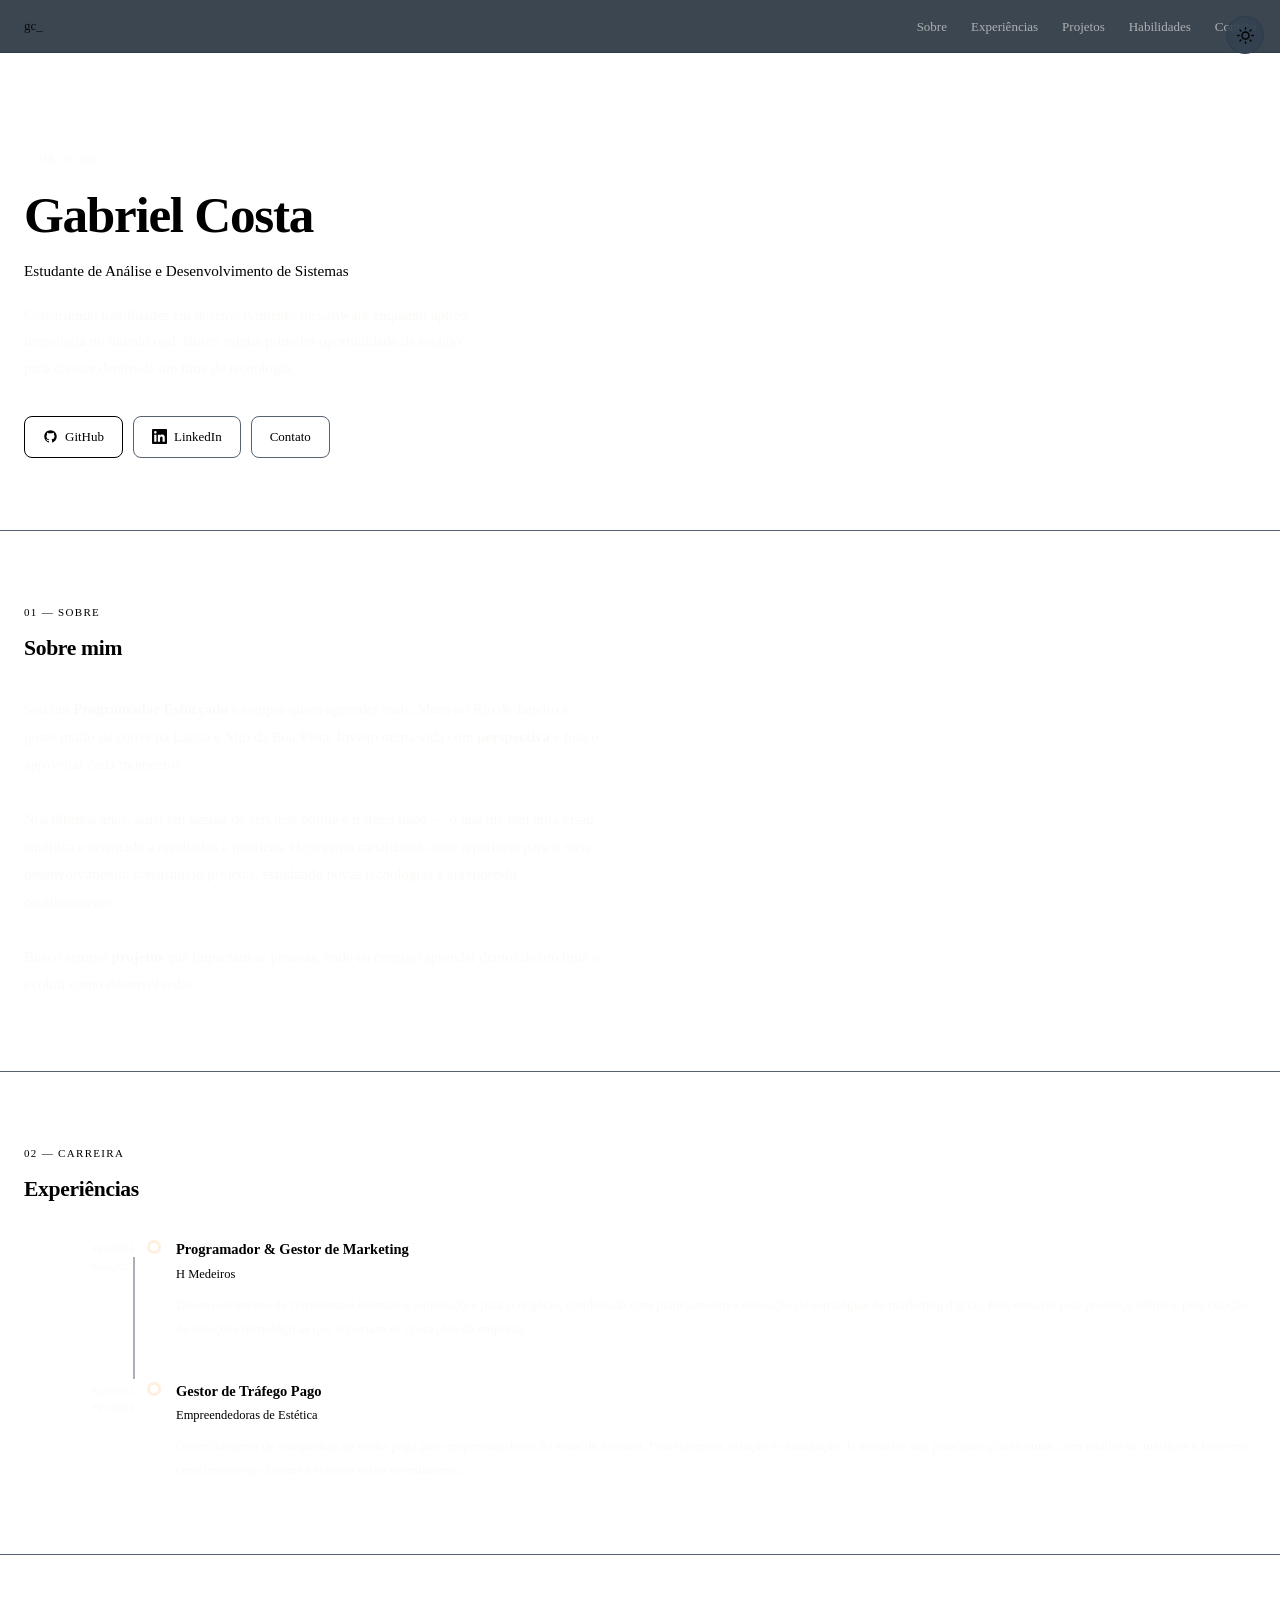
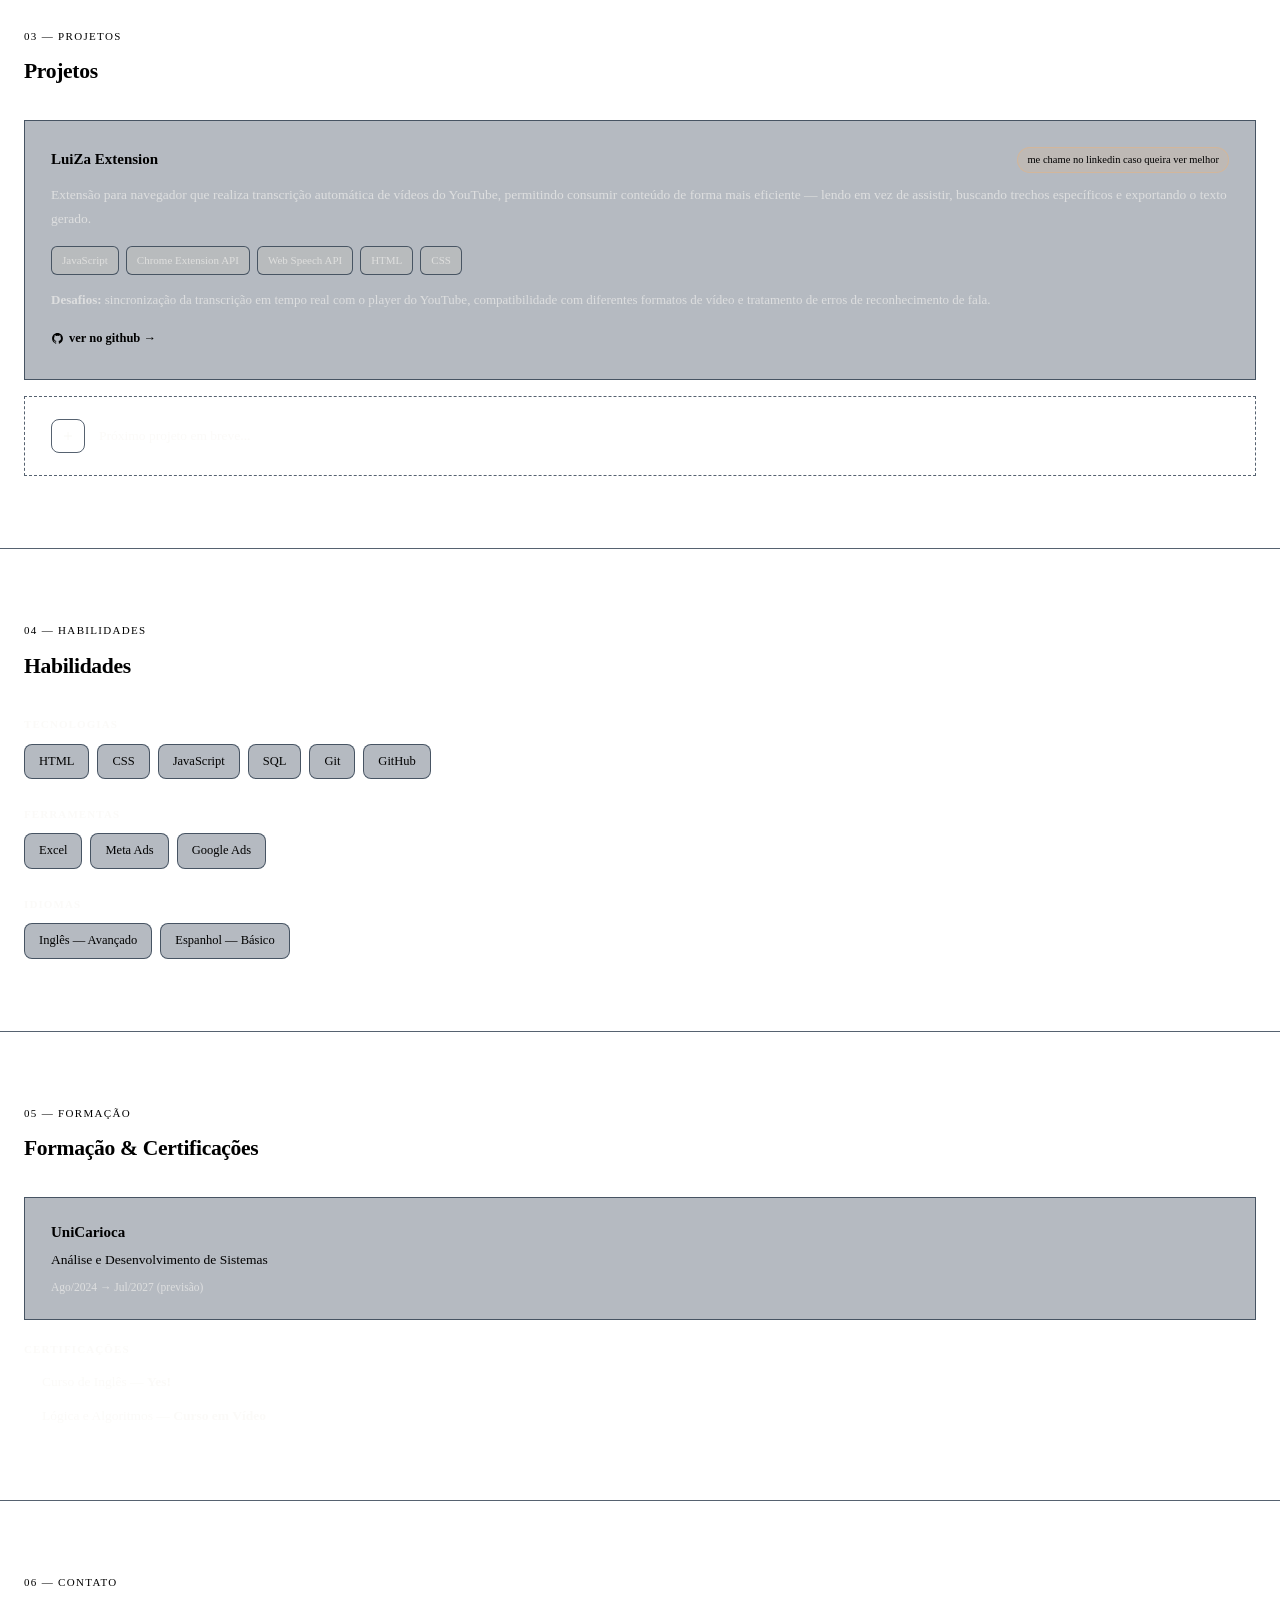
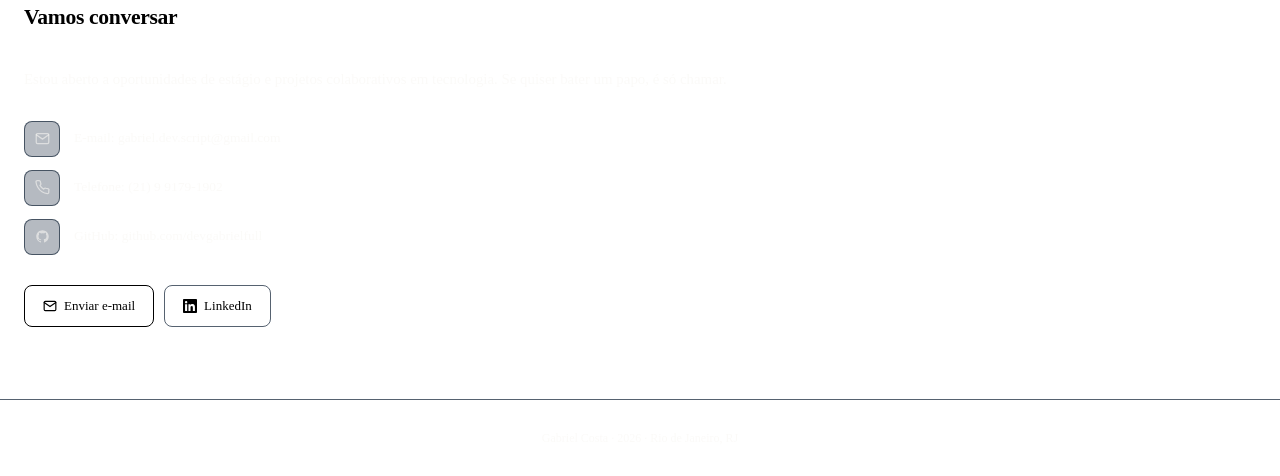
==== index.html @ 707b08a6 "portifolio up" ====
<!DOCTYPE html>
<html lang="pt-BR" class="dark">
<head>
  <meta charset="UTF-8" />
  <meta name="viewport" content="width=device-width, initial-scale=1.0" />
  <meta name="description" content="Gabriel Costa — Estudante de Análise e Desenvolvimento de Sistemas. Portfólio profissional." />
  <link rel="icon" type="image/x-icon" href="Favicon.png"><link/>
  <title>Gabriel Costa</title>

  <!-- Geist fonts via Google (fallback to system) -->
  <link rel="preconnect" href="https://fonts.googleapis.com" />
  <link rel="preconnect" href="https://fonts.gstatic.com" crossorigin />
  <link href="https://fonts.googleapis.com/css2?family=Inter:wght@300;400;500;600;700&display=swap" rel="stylesheet" />

  <link rel="stylesheet" href="style.css" />
</head>
<body>

  <!-- THEME TOGGLE -->
  <button id="theme-btn" aria-label="Alternar tema">
  <svg id="icon-moon" width="16" height="16" viewBox="0 0 24 24" fill="none" stroke="currentColor" stroke-width="2" stroke-linecap="round" stroke-linejoin="round">
    <path d="M21 12.79A9 9 0 1 1 11.21 3 7 7 0 0 0 21 12.79z"/>
  </svg>
  <svg id="icon-sun" width="17" height="17" viewBox="0 0 24 24" fill="none" stroke="currentColor" stroke-width="2" stroke-linecap="round" stroke-linejoin="round" style="display:none">
    <circle cx="12" cy="12" r="5"/>
    <line x1="12" y1="1" x2="12" y2="3"/><line x1="12" y1="21" x2="12" y2="23"/>
    <line x1="4.22" y1="4.22" x2="5.64" y2="5.64"/><line x1="18.36" y1="18.36" x2="19.78" y2="19.78"/>
    <line x1="1" y1="12" x2="3" y2="12"/><line x1="21" y1="12" x2="23" y2="12"/>
    <line x1="4.22" y1="19.78" x2="5.64" y2="18.36"/><line x1="18.36" y1="5.64" x2="19.78" y2="4.22"/>
  </svg>
</button>

  <!-- NAV -->
  <nav>
    <div class="nav-inner">
      <a class="nav-logo" href="#hero">gc_</a>
      <ul class="nav-links">
        <li><a href="#sobre">Sobre</a></li>
        <li><a href="#experiencias">Experiências</a></li>
        <li><a href="#projetos">Projetos</a></li>
        <li><a href="#habilidades">Habilidades</a></li>
        <li><a href="#contato">Contato</a></li>
      </ul>
    </div>
  </nav>

  <!-- HERO -->
  <section id="hero">
    <div class="wrap">
      <p class="hero-eyebrow">// olá, eu sou</p>
      <h1 class="hero-name">Gabriel Costa<span class="cursor"></span></h1>
      <p class="hero-role">Estudante de Análise e Desenvolvimento de Sistemas</p>
      <p class="hero-desc">
        Construindo habilidades em desenvolvimento de software enquanto aplico tecnologia no mundo real.
        Busco minha primeira oportunidade de estágio para crescer dentro de um time de tecnologia.
      </p>
      <div class="hero-btns">
        <a class="btn btn-solid" href="https://github.com/" target="_blank" rel="noopener noreferrer">
          <svg width="15" height="15" viewBox="0 0 24 24" fill="currentColor"><path d="M12 2C6.477 2 2 6.477 2 12c0 4.42 2.865 8.166 6.839 9.489.5.092.682-.217.682-.482 0-.237-.008-.866-.013-1.7-2.782.603-3.369-1.342-3.369-1.342-.454-1.155-1.11-1.462-1.11-1.462-.908-.62.069-.608.069-.608 1.003.07 1.531 1.03 1.531 1.03.892 1.529 2.341 1.087 2.91.832.092-.647.35-1.088.636-1.338-2.22-.253-4.555-1.11-4.555-4.943 0-1.091.39-1.984 1.029-2.683-.103-.253-.446-1.27.098-2.647 0 0 .84-.269 2.75 1.025A9.578 9.578 0 0 1 12 6.836c.85.004 1.705.114 2.504.336 1.909-1.294 2.747-1.025 2.747-1.025.546 1.377.202 2.394.1 2.647.64.699 1.028 1.592 1.028 2.683 0 3.842-2.339 4.687-4.566 4.935.359.309.678.919.678 1.852 0 1.336-.012 2.415-.012 2.743 0 .267.18.578.688.48C19.138 20.163 22 16.418 22 12c0-5.523-4.477-10-10-10z"/></svg>
          GitHub
        </a>
        <a class="btn btn-ghost" href="https://linkedin.com/" target="_blank" rel="noopener noreferrer">
          <svg width="15" height="15" viewBox="0 0 24 24" fill="currentColor"><path d="M20.447 20.452h-3.554v-5.569c0-1.328-.027-3.037-1.852-3.037-1.853 0-2.136 1.445-2.136 2.939v5.667H9.351V9h3.414v1.561h.046c.477-.9 1.637-1.85 3.37-1.85 3.601 0 4.267 2.37 4.267 5.455v6.286zM5.337 7.433a2.062 2.062 0 0 1-2.063-2.065 2.064 2.064 0 1 1 2.063 2.065zm1.782 13.019H3.555V9h3.564v11.452zM22.225 0H1.771C.792 0 0 .774 0 1.729v20.542C0 23.227.792 24 1.771 24h20.451C23.2 24 24 23.227 24 22.271V1.729C24 .774 23.2 0 22.222 0h.003z"/></svg>
          LinkedIn
        </a>
        <a class="btn btn-ghost" href="#contato">Contato</a>
      </div>
    </div>
  </section>

  <!-- SOBRE -->
  <section id="sobre">
    <div class="wrap">
      <p class="sec-label">01 — sobre</p>
      <h2 class="sec-title">Sobre mim</h2>
      <p class="about-body">
        Sou um <strong>Programador Esforçado</strong> e sempre quero aprender mais.
        Moro no Rio de Janeiro e gosto muito de correr na Lagoa e Alto da Boa Vista.
        Invisto numa vida com <strong>perspectiva</strong> e busco aproveitar cada momento!
        <br /><br />
        Nos últimos anos, atuei em gestão de serviços online e tráfego pago —
        o que me deu uma visão analítica e orientada a resultados e métricas. Hoje estou canalizando
        esse repertório para o meu desenvolvimento: construindo projetos, estudando novas tecnologias
        e aprendendo continuamente.<br /><br />
        Busco sempre <strong>projetos</strong> 
          que impactam as pessoas, onde eu consigo aprender dentro de um time e evoluir como desenvolvedor.
      </p>
    </div>
  </section>

  <!-- EXPERIÊNCIAS -->
  <section id="experiencias">
    <div class="wrap">
      <p class="sec-label">02 — carreira</p>
      <h2 class="sec-title">Experiências</h2>
      <div class="timeline">

        <div class="tl-item">
          <div class="tl-date">Fev/2024<br/>Mai/2025</div>
          <div class="tl-dot"></div>
          <div class="tl-body">
            <p class="tl-role">Programador & Gestor de Marketing</p>
            <p class="tl-company">H Medeiros</p>
            <p class="tl-desc">Desenvolvimento de ferramentas internas e automações para o negócio, combinado com planejamento e execução de estratégias de marketing digital. Responsável pela presença online e pela criação de soluções tecnológicas que suportam as operações da empresa.</p>
          </div>
        </div>

        <div class="tl-item">
          <div class="tl-date">Ago/2022<br/>Fev/2024</div>
          <div class="tl-dot"></div>
          <div class="tl-body">
            <p class="tl-role">Gestor de Tráfego Pago</p>
            <p class="tl-company">Empreendedoras de Estética</p>
            <p class="tl-desc">Gerenciamento de campanhas de mídia paga para empreendedoras do setor de estética. Planejamento, criação e otimização de anúncios nas principais plataformas, com análise de métricas e foco em crescimento de clientes e retorno sobre investimento.</p>
          </div>
        </div>

      </div>
    </div>
  </section>

  <!-- PROJETOS -->
  <section id="projetos">
    <div class="wrap">
      <p class="sec-label">03 — projetos</p>
      <h2 class="sec-title">Projetos</h2>
      <div class="proj-grid">

        <div class="proj-card">
          <div class="proj-head">
            <p class="proj-name">LuiZa Extension</p>
            <span class="proj-badge">me chame no linkedin caso queira ver melhor</span>
          </div>
          <p class="proj-desc">
            Extensão para navegador que realiza transcrição automática de vídeos do YouTube,
            permitindo consumir conteúdo de forma mais eficiente — lendo em vez de assistir,
            buscando trechos específicos e exportando o texto gerado.
          </p>
          <div class="proj-tags">
            <span class="tag">JavaScript</span>
            <span class="tag">Chrome Extension API</span>
            <span class="tag">Web Speech API</span>
            <span class="tag">HTML</span>
            <span class="tag">CSS</span>
          </div>
          <p class="proj-challenges">
            <strong>Desafios:</strong> sincronização da transcrição em tempo real com o player do YouTube,
            compatibilidade com diferentes formatos de vídeo e tratamento de erros de reconhecimento de fala.
          </p>
          <a class="proj-link" href="https://github.com/devgabrielfull" target="_blank" rel="noopener noreferrer">
            <svg width="13" height="13" viewBox="0 0 24 24" fill="currentColor"><path d="M12 2C6.477 2 2 6.477 2 12c0 4.42 2.865 8.166 6.839 9.489.5.092.682-.217.682-.482 0-.237-.008-.866-.013-1.7-2.782.603-3.369-1.342-3.369-1.342-.454-1.155-1.11-1.462-1.11-1.462-.908-.62.069-.608.069-.608 1.003.07 1.531 1.03 1.531 1.03.892 1.529 2.341 1.087 2.91.832.092-.647.35-1.088.636-1.338-2.22-.253-4.555-1.11-4.555-4.943 0-1.091.39-1.984 1.029-2.683-.103-.253-.446-1.27.098-2.647 0 0 .84-.269 2.75 1.025A9.578 9.578 0 0 1 12 6.836c.85.004 1.705.114 2.504.336 1.909-1.294 2.747-1.025 2.747-1.025.546 1.377.202 2.394.1 2.647.64.699 1.028 1.592 1.028 2.683 0 3.842-2.339 4.687-4.566 4.935.359.309.678.919.678 1.852 0 1.336-.012 2.415-.012 2.743 0 .267.18.578.688.48C19.138 20.163 22 16.418 22 12c0-5.523-4.477-10-10-10z"/></svg>
            ver no github →
          </a>
        </div>

        <div class="proj-placeholder">
          <div class="ph-icon">
            <svg width="14" height="14" viewBox="0 0 24 24" fill="none" stroke="currentColor" stroke-width="2"><line x1="12" y1="5" x2="12" y2="19"/><line x1="5" y1="12" x2="19" y2="12"/></svg>
          </div>
          <span>Próximo projeto em breve...</span>
        </div>

      </div>
    </div>
  </section>

  <!-- HABILIDADES -->
  <section id="habilidades">
    <div class="wrap">
      <p class="sec-label">04 — habilidades</p>
      <h2 class="sec-title">Habilidades</h2>
      <div class="skills-wrap">
        <div>
          <p class="sg-label">Tecnologias</p>
          <div class="skills-row">
            <span class="skill">HTML</span>
            <span class="skill">CSS</span>
            <span class="skill">JavaScript</span>
            <span class="skill">SQL</span>
            <span class="skill">Git</span>
            <span class="skill">GitHub</span>
          </div>
        </div>
        <div>
          <p class="sg-label">Ferramentas</p>
          <div class="skills-row">
            <span class="skill">Excel</span>
            <span class="skill">Meta Ads</span>
            <span class="skill">Google Ads</span>
          </div>
        </div>
        <div>
          <p class="sg-label">Idiomas</p>
          <div class="skills-row">
            <span class="skill">Inglês — Avançado</span>
            <span class="skill">Espanhol — Básico</span>
          </div>
        </div>
      </div>
    </div>
  </section>

  <!-- FORMAÇÃO -->
  <section id="formacao">
    <div class="wrap">
      <p class="sec-label">05 — formação</p>
      <h2 class="sec-title">Formação & Certificações</h2>

      <div class="edu-card">
        <p class="edu-school">UniCarioca</p>
        <p class="edu-course">Análise e Desenvolvimento de Sistemas</p>
        <p class="edu-period">Ago/2024 → Jul/2027 (previsão)</p>
      </div>

      <p class="sg-label" style="margin-bottom:12px;">Certificações</p>
      <div class="cert-list">
        <div class="cert-item">
          <span class="cert-dot"></span>
          <span>Curso de Inglês — <strong>Yes!</strong></span>
        </div>
        <div class="cert-item">
          <span class="cert-dot"></span>
          <span>Lógica e Algoritmos — <strong>Curso em Vídeo</strong></span>
        </div>
      </div>
    </div>
  </section>

  <!-- CONTATO -->
  <section id="contato">
    <div class="wrap">
      <p class="sec-label">06 — contato</p>
      <h2 class="sec-title">Vamos conversar</h2>
      <p class="contact-intro">
        Estou aberto a oportunidades de estágio e projetos colaborativos em tecnologia.
        Se quiser bater um papo, é só chamar.
      </p>

      <div class="contact-list">
        <div class="contact-row">
          <div class="c-icon">
            <svg width="15" height="15" viewBox="0 0 24 24" fill="none" stroke="currentColor" stroke-width="2" stroke-linecap="round" stroke-linejoin="round"><path d="M4 4h16c1.1 0 2 .9 2 2v12c0 1.1-.9 2-2 2H4c-1.1 0-2-.9-2-2V6c0-1.1.9-2 2-2z"/><polyline points="22,6 12,13 2,6"/></svg>
          </div>
          <span>E-mail: <a href="mailto:gabriel.dev.script@gmail.com">gabriel.dev.script@gmail.com</a></span>
        </div>
        <div class="contact-row">
          <div class="c-icon">
            <svg width="15" height="15" viewBox="0 0 24 24" fill="none" stroke="currentColor" stroke-width="2" stroke-linecap="round" stroke-linejoin="round"><path d="M22 16.92v3a2 2 0 0 1-2.18 2 19.79 19.79 0 0 1-8.63-3.07A19.5 19.5 0 0 1 4.69 12 19.79 19.79 0 0 1 1.61 3.18 2 2 0 0 1 3.58 1h3a2 2 0 0 1 2 1.72c.127.96.361 1.903.7 2.81a2 2 0 0 1-.45 2.11L7.91 8.54a16 16 0 0 0 6 6l.91-.91a2 2 0 0 1 2.11-.45c.907.339 1.85.573 2.81.7A2 2 0 0 1 22 16.92z"/></svg>
          </div>
          <span>Telefone: <a href="tel:+5521991791902">(21) 9 9179-1902</a></span>
        </div>
        <div class="contact-row">
          <div class="c-icon">
            <svg width="15" height="15" viewBox="0 0 24 24" fill="currentColor"><path d="M12 2C6.477 2 2 6.477 2 12c0 4.42 2.865 8.166 6.839 9.489.5.092.682-.217.682-.482 0-.237-.008-.866-.013-1.7-2.782.603-3.369-1.342-3.369-1.342-.454-1.155-1.11-1.462-1.11-1.462-.908-.62.069-.608.069-.608 1.003.07 1.531 1.03 1.531 1.03.892 1.529 2.341 1.087 2.91.832.092-.647.35-1.088.636-1.338-2.22-.253-4.555-1.11-4.555-4.943 0-1.091.39-1.984 1.029-2.683-.103-.253-.446-1.27.098-2.647 0 0 .84-.269 2.75 1.025A9.578 9.578 0 0 1 12 6.836c.85.004 1.705.114 2.504.336 1.909-1.294 2.747-1.025 2.747-1.025.546 1.377.202 2.394.1 2.647.64.699 1.028 1.592 1.028 2.683 0 3.842-2.339 4.687-4.566 4.935.359.309.678.919.678 1.852 0 1.336-.012 2.415-.012 2.743 0 .267.18.578.688.48C19.138 20.163 22 16.418 22 12c0-5.523-4.477-10-10-10z"/></svg>
          </div>
          <span>GitHub: <a href="https://github.com/devgabrielfull" target="_blank" rel="noopener noreferrer">github.com/devgabrielfull</a></span>
        </div>
      </div>

      <div class="contact-btns">
        <a class="btn btn-solid" href="mailto:gabriel.dev.script@gmail.com">
          <svg width="14" height="14" viewBox="0 0 24 24" fill="none" stroke="currentColor" stroke-width="2" stroke-linecap="round" stroke-linejoin="round"><path d="M4 4h16c1.1 0 2 .9 2 2v12c0 1.1-.9 2-2 2H4c-1.1 0-2-.9-2-2V6c0-1.1.9-2 2-2z"/><polyline points="22,6 12,13 2,6"/></svg>
          Enviar e-mail
        </a>
        <a class="btn btn-ghost" href="https://www.linkedin.com/in/gabriel-costa-6aaa01398/" target="_blank" rel="noopener noreferrer">
          <svg width="14" height="14" viewBox="0 0 24 24" fill="currentColor"><path d="M20.447 20.452h-3.554v-5.569c0-1.328-.027-3.037-1.852-3.037-1.853 0-2.136 1.445-2.136 2.939v5.667H9.351V9h3.414v1.561h.046c.477-.9 1.637-1.85 3.37-1.85 3.601 0 4.267 2.37 4.267 5.455v6.286zM5.337 7.433a2.062 2.062 0 0 1-2.063-2.065 2.064 2.064 0 1 1 2.063 2.065zm1.782 13.019H3.555V9h3.564v11.452zM22.225 0H1.771C.792 0 0 .774 0 1.729v20.542C0 23.227.792 24 1.771 24h20.451C23.2 24 24 23.227 24 22.271V1.729C24 .774 23.2 0 22.222 0h.003z"/></svg>
          LinkedIn
        </a>
      </div>
    </div>
  </section>

  <!-- footer -->
  <footer>
    <div class="wrap">
      <p>Gabriel Costa · 2026 · Rio de Janeiro, RJ</p>
    </div>
  </footer>

<script src="script.js"></script>
</body>
</html>
---- style.css ----
style
      :root {
      /* Paleta original */
      --palladian:       #f9f7f4;
      --oatmeal:         #c9c1b1;
      --blue-fantastic:  #2c3b4d;
      --burning-flame:   #ffb162;
      --truffle-trouble: #a35139;
      --abyssal:         #1b2632;

      /* Semântica */
      --bg:        var(--palladian);
      --fg:        var(--blue-fantastic);
      --muted:     rgba(44,59,77,.55);
      --border:    rgba(201,193,177,.6);
      --accent:    var(--truffle-trouble);
      --accent-hi: var(--burning-flame);
      --surface:   #ffffff;

      /* Tipo */
      --font-sans: 'Inter', 'Geist', system-ui, sans-serif;
      --font-mono: 'Geist Mono', 'Courier New', monospace;

      /* Layout */
      --max-w: 680px;
      --radius: 12px;
      --trans: 0.18s ease;
    }

    .dark {
      --bg:     var(--abyssal);
      --fg:     var(--palladian);
      --muted:  rgba(249,247,244,.6);
      --border: rgba(44,59,77,.8);
      --accent: var(--burning-flame);
      --surface: rgba(44,59,77,.35);
    }

    /* ── Reset ── */
    *, *::before, *::after { box-sizing: border-box; margin: 0; padding: 0; }
    html { scroll-behavior: smooth; }

    body {
      font-family: var(--font-sans);
      background: var(--bg);
      color: var(--fg);
      line-height: 1.7;
      font-size: 16px;
      -webkit-font-smoothing: antialiased;
      transition: background var(--trans), color var(--trans);
    }

    /* ── Layout ── */
    .wrap {
      max-width: var(--max-w);
      margin: 0 auto;
      padding: 0 24px;
    }

    section { padding: 72px 0; }
    section + section { border-top: 1px solid var(--border); }

    /* ── Theme toggle ── */
    #theme-btn {
      position: fixed;
      top: 16px;
      right: 16px;
      z-index: 200;
      width: 38px;
      height: 38px;
      border-radius: 50%;
      border: 1.5px solid var(--border);
      background: rgba(249,247,244,.7);
      backdrop-filter: blur(8px);
      cursor: pointer;
      display: flex;
      align-items: center;
      justify-content: center;
      transition: border-color var(--trans), background var(--trans);
    }
    #theme-btn:hover { border-color: var(--burning-flame); }
    .dark #theme-btn { background: rgba(44,59,77,.6); }

    #theme-btn svg { transition: opacity var(--trans); }

    /* ── Nav ── */
    nav {
      position: sticky;
      top: 0;
      z-index: 100;
      background: rgba(249,247,244,.8);
      backdrop-filter: blur(12px);
      border-bottom: 1px solid var(--border);
      transition: background var(--trans);
    }
    .dark nav { background: rgba(27,38,50,.85); }

    .nav-inner {
      max-width: var(--max-w);
      margin: 0 auto;
      padding: 0 24px;
      height: 52px;
      display: flex;
      align-items: center;
      justify-content: space-between;
    }

    .nav-logo {
      font-family: var(--font-mono);
      font-size: 13px;
      font-weight: 500;
      color: var(--fg);
      text-decoration: none;
      opacity: .85;
    }
    .nav-logo:hover { opacity: 1; }

    .nav-links {
      display: flex;
      gap: 24px;
      list-style: none;
    }
    .nav-links a {
      font-size: 13px;
      color: var(--muted);
      text-decoration: none;
      font-weight: 500;
      transition: color var(--trans);
    }
    .nav-links a:hover { color: var(--fg); }

    /* ── HERO ── */
    #hero { padding: 96px 0 72px; border-top: none; }

    .hero-eyebrow {
      font-family: var(--font-mono);
      font-size: 12px;
      color: var(--muted);
      letter-spacing: .08em;
      margin-bottom: 18px;
    }

    .hero-name {
      font-size: clamp(2.2rem, 5.5vw, 3.2rem);
      font-weight: 700;
      letter-spacing: -.025em;
      line-height: 1.1;
      color: var(--fg);
      margin-bottom: 14px;
    }

    .cursor {
      display: inline-block;
      width: 3px;
      height: .8em;
      background: var(--burning-flame);
      margin-left: 4px;
      vertical-align: middle;
      border-radius: 2px;
      animation: blink 1.1s step-end infinite;
    }
    @keyframes blink { 0%,100%{opacity:1} 50%{opacity:0} }

    .hero-role {
      font-size: .95rem;
      font-weight: 500;
      color: var(--accent);
      margin-bottom: 18px;
    }

    .hero-desc {
      font-size: .93rem;
      color: var(--muted);
      max-width: 460px;
      line-height: 1.8;
      margin-bottom: 34px;
    }

    /* Buttons */
    .hero-btns { display: flex; gap: 10px; flex-wrap: wrap; }

    .btn {
      display: inline-flex;
      align-items: center;
      gap: 7px;
      padding: 9px 18px;
      border-radius: 8px;
      font-size: 13px;
      font-weight: 500;
      text-decoration: none;
      border: 1.5px solid transparent;
      transition: all var(--trans);
      cursor: pointer;
    }
    .btn-solid {
      background: var(--blue-fantastic);
      color: var(--palladian);
      border-color: var(--blue-fantastic);
    }
    .btn-solid:hover {
      background: var(--abyssal);
      border-color: var(--abyssal);
    }
    .dark .btn-solid {
      background: var(--palladian);
      color: var(--blue-fantastic);
      border-color: var(--palladian);
    }
    .dark .btn-solid:hover {
      background: var(--oatmeal);
      border-color: var(--oatmeal);
    }
    .btn-ghost {
      color: var(--fg);
      border-color: var(--border);
      background: transparent;
    }
    .btn-ghost:hover {
      border-color: var(--burning-flame);
      color: var(--accent);
    }

    /* ── Section header ── */
    .sec-label {
      font-family: var(--font-mono);
      font-size: 11px;
      font-weight: 500;
      color: var(--accent);
      letter-spacing: .12em;
      text-transform: uppercase;
      margin-bottom: 8px;
    }
    .sec-title {
      font-size: 1.35rem;
      font-weight: 700;
      letter-spacing: -.015em;
      margin-bottom: 30px;
    }

    /* ── SOBRE ── */
    .about-body {
      font-size: .93rem;
      color: var(--muted);
      line-height: 1.85;
      max-width: 580px;
    }
    .about-body strong { color: var(--fg); font-weight: 600; }

    /* ── TIMELINE ── */
    .timeline { display: flex; flex-direction: column; }

    .tl-item {
      display: grid;
      grid-template-columns: 110px 1fr;
      gap: 0 24px;
      position: relative;
      padding-bottom: 38px;
    }
    .tl-item:last-child { padding-bottom: 0; }
    .tl-item:not(:last-child)::before {
      content: '';
      position: absolute;
      left: 110px;
      top: 20px;
      bottom: 0;
      width: 1px;
      background: var(--border);
      transform: translateX(-50%);
    }

    .tl-date {
      font-family: var(--font-mono);
      font-size: 11px;
      color: var(--muted);
      text-align: right;
      padding-top: 3px;
      line-height: 1.6;
    }

    .tl-dot {
      position: absolute;
      left: 130px;
      top: 6px;
      width: 8px;
      height: 8px;
      border-radius: 50%;
      background: var(--burning-flame);
      transform: translateX(-50%);
      box-shadow: 0 0 0 3px rgba(255,177,98,.2);
    }

    .tl-body { padding-left: 18px; }

    .tl-role {
      font-size: 14.5px;
      font-weight: 600;
      margin-bottom: 2px;
    }
    .tl-company {
      font-size: 12.5px;
      color: var(--accent);
      font-weight: 500;
      margin-bottom: 8px;
      font-family: var(--font-mono);
    }
    .tl-desc {
      font-size: 13.5px;
      color: var(--muted);
      line-height: 1.75;
    }

    /* ── PROJETOS ── */
    .proj-grid { display: flex; flex-direction: column; gap: 16px; }

    .proj-card {
      background: var(--surface);
      border: 1.5px solid var(--border);
      border-radius: var(--radius);
      padding: 26px;
      transition: border-color var(--trans), box-shadow var(--trans);
    }
    .proj-card:hover {
      border-color: var(--burning-flame);
      box-shadow: 0 4px 24px rgba(163,81,57,.08);
    }
    .dark .proj-card:hover {
      box-shadow: 0 4px 24px rgba(255,177,98,.08);
    }

    .proj-head {
      display: flex;
      align-items: flex-start;
      justify-content: space-between;
      gap: 10px;
      margin-bottom: 10px;
    }
    .proj-name { font-size: 15px; font-weight: 600; }

    .proj-badge {
      font-family: var(--font-mono);
      font-size: 10.5px;
      padding: 3px 9px;
      border-radius: 20px;
      background: rgba(255,177,98,.15);
      color: var(--burning-flame);
      border: 1px solid rgba(255,177,98,.3);
      white-space: nowrap;
      flex-shrink: 0;
    }
    .dark .proj-badge {
      background: rgba(255,177,98,.12);
    }

    .proj-desc {
      font-size: 13.5px;
      color: var(--muted);
      line-height: 1.75;
      margin-bottom: 16px;
    }

    .proj-tags { display: flex; flex-wrap: wrap; gap: 7px; margin-bottom: 14px; }

    .tag {
      font-family: var(--font-mono);
      font-size: 11px;
      padding: 4px 10px;
      border-radius: 6px;
      background: rgba(201,193,177,.2);
      color: var(--muted);
      border: 1px solid var(--border);
    }

    .proj-challenges {
      font-size: 13px;
      color: var(--muted);
      line-height: 1.65;
      margin-bottom: 16px;
    }
    .proj-challenges strong { color: var(--fg); }

    .proj-link {
      display: inline-flex;
      align-items: center;
      gap: 5px;
      font-size: 12.5px;
      font-weight: 600;
      color: var(--accent);
      text-decoration: none;
      font-family: var(--font-mono);
      transition: color var(--trans);
    }
    .proj-link:hover { color: var(--burning-flame); }

    .proj-placeholder {
      border: 1.5px dashed var(--border);
      border-radius: var(--radius);
      padding: 22px 26px;
      display: flex;
      align-items: center;
      gap: 14px;
      color: var(--muted);
      font-size: 13.5px;
    }
    .ph-icon {
      width: 34px;
      height: 34px;
      border-radius: 8px;
      border: 1.5px solid var(--border);
      display: flex;
      align-items: center;
      justify-content: center;
      flex-shrink: 0;
      color: var(--muted);
    }

    /* ── SKILLS ── */
    .skills-wrap { display: flex; flex-direction: column; gap: 26px; }

    .sg-label {
      font-family: var(--font-mono);
      font-size: 11px;
      font-weight: 600;
      text-transform: uppercase;
      letter-spacing: .1em;
      color: var(--muted);
      margin-bottom: 10px;
    }

    .skills-row { display: flex; flex-wrap: wrap; gap: 8px; }

    .skill {
      font-family: var(--font-mono);
      font-size: 12.5px;
      padding: 6px 14px;
      border-radius: 8px;
      background: var(--surface);
      border: 1.5px solid var(--border);
      color: var(--fg);
      font-weight: 500;
      transition: all var(--trans);
    }
    .skill:hover {
      border-color: var(--burning-flame);
      color: var(--accent);
    }

    /* ── FORMAÇÃO ── */
    .edu-card {
      background: var(--surface);
      border: 1.5px solid var(--border);
      border-radius: var(--radius);
      padding: 22px 26px;
      margin-bottom: 20px;
    }
    .edu-school { font-size: 15px; font-weight: 700; margin-bottom: 3px; }
    .edu-course { font-size: 13.5px; color: var(--accent); font-weight: 500; margin-bottom: 6px; }
    .edu-period { font-family: var(--font-mono); font-size: 11.5px; color: var(--muted); }

    .cert-list { display: flex; flex-direction: column; gap: 11px; margin-top: 4px; }
    .cert-item {
      display: flex;
      align-items: center;
      gap: 12px;
      font-size: 13.5px;
      color: var(--muted);
    }
    .cert-dot {
      width: 6px; height: 6px;
      border-radius: 50%;
      background: var(--burning-flame);
      flex-shrink: 0;
    }
    .cert-item strong { color: var(--fg); font-weight: 600; }

    /* ── CONTATO ── */
    .contact-intro {
      font-size: .93rem;
      color: var(--muted);
      line-height: 1.8;
      margin-bottom: 28px;
    }

    .contact-list { display: flex; flex-direction: column; gap: 13px; margin-bottom: 30px; }

    .contact-row {
      display: flex;
      align-items: center;
      gap: 14px;
      font-size: 13.5px;
      color: var(--muted);
    }
    .c-icon {
      width: 36px; height: 36px;
      border-radius: 8px;
      background: var(--surface);
      border: 1.5px solid var(--border);
      display: flex; align-items: center; justify-content: center;
      flex-shrink: 0;
      color: var(--muted);
    }
    .contact-row a {
      color: var(--fg);
      font-weight: 500;
      text-decoration: none;
      transition: color var(--trans);
    }
    .contact-row a:hover { color: var(--accent); }

    .contact-btns { display: flex; gap: 10px; flex-wrap: wrap; }

    /* ── Footer ── */
    footer {
      border-top: 1px solid var(--border);
      padding: 28px 0;
      text-align: center;
    }
    footer p {
      font-family: var(--font-mono);
      font-size: 12px;
      color: var(--muted);
    }

    /* ── Responsive ── */
    @media (max-width: 560px) {
      section { padding: 52px 0; }
      .tl-item { grid-template-columns: 80px 1fr; gap: 0 16px; }
      .tl-item::before { left: 80px; }
      .tl-dot { left: 80px; }
      .nav-links { display: none; }
      .hero-btns { flex-direction: column; }
      .btn { justify-content: center; }
    }
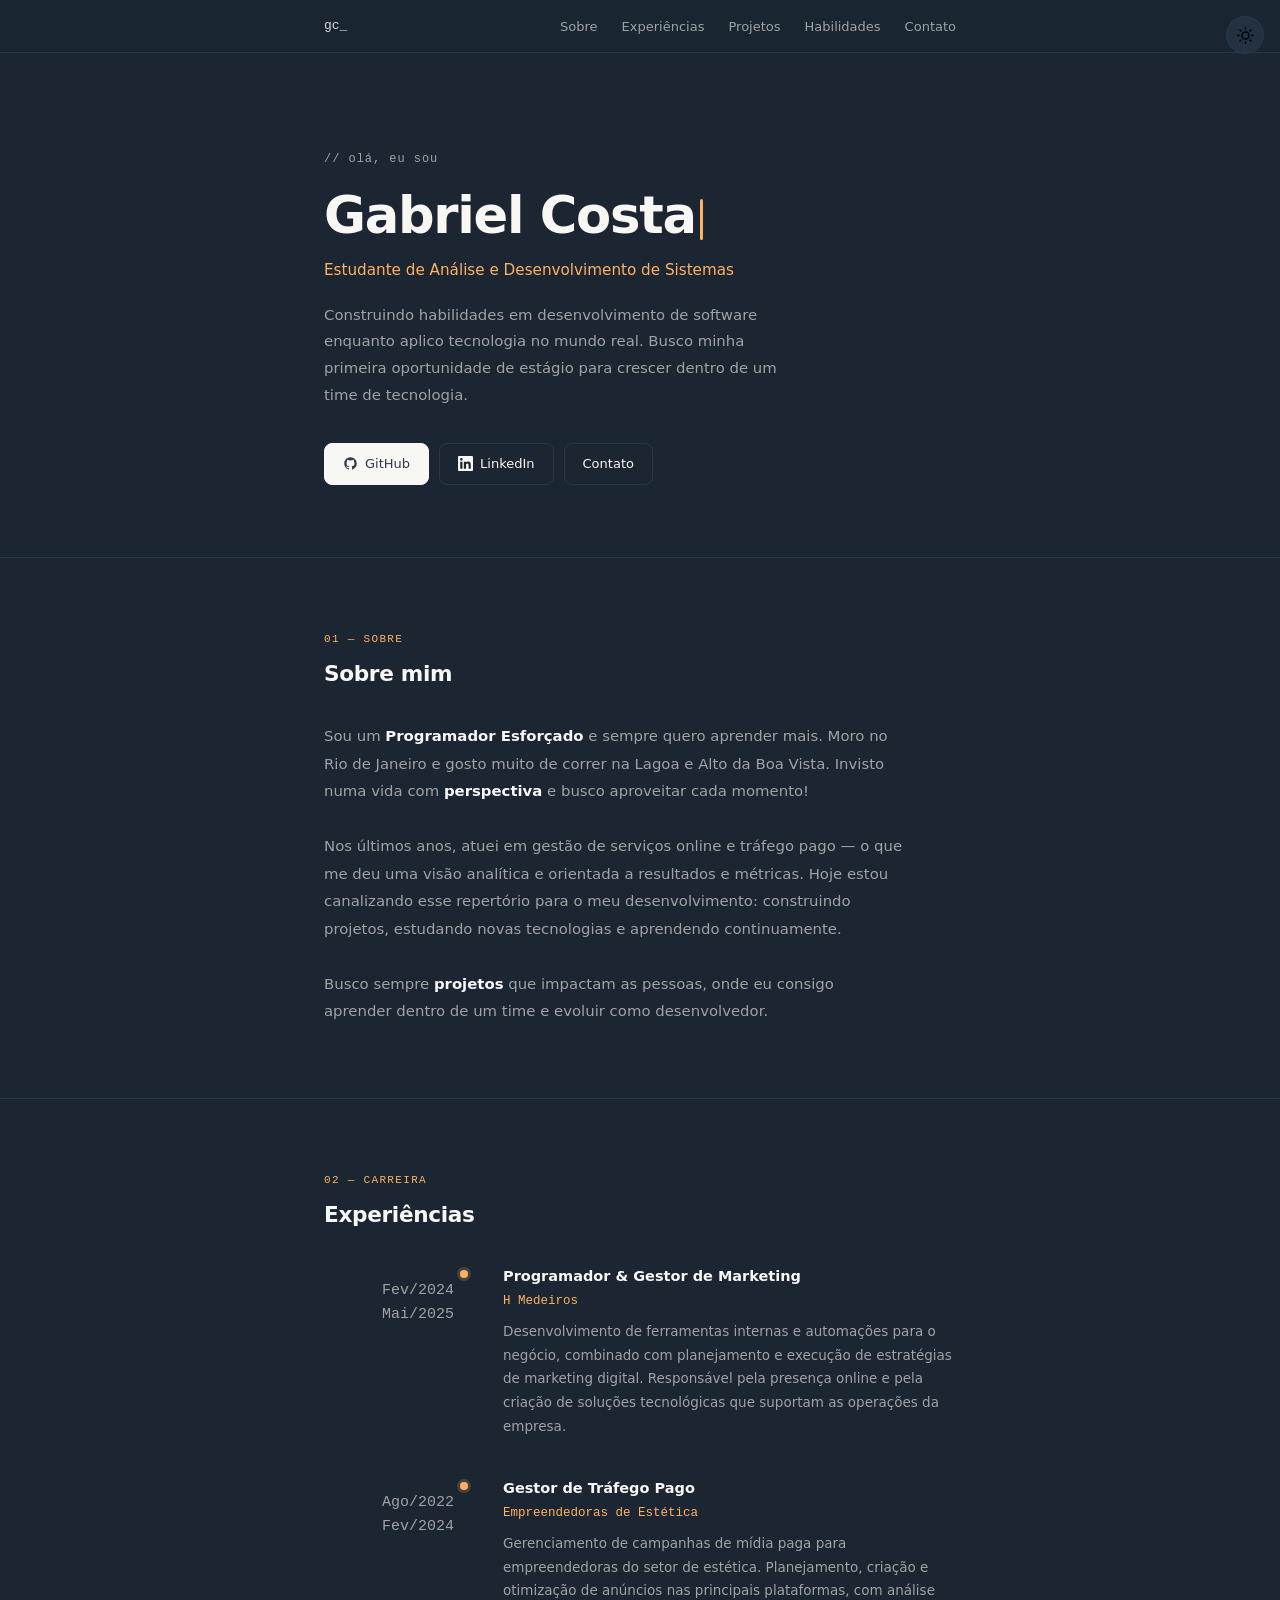
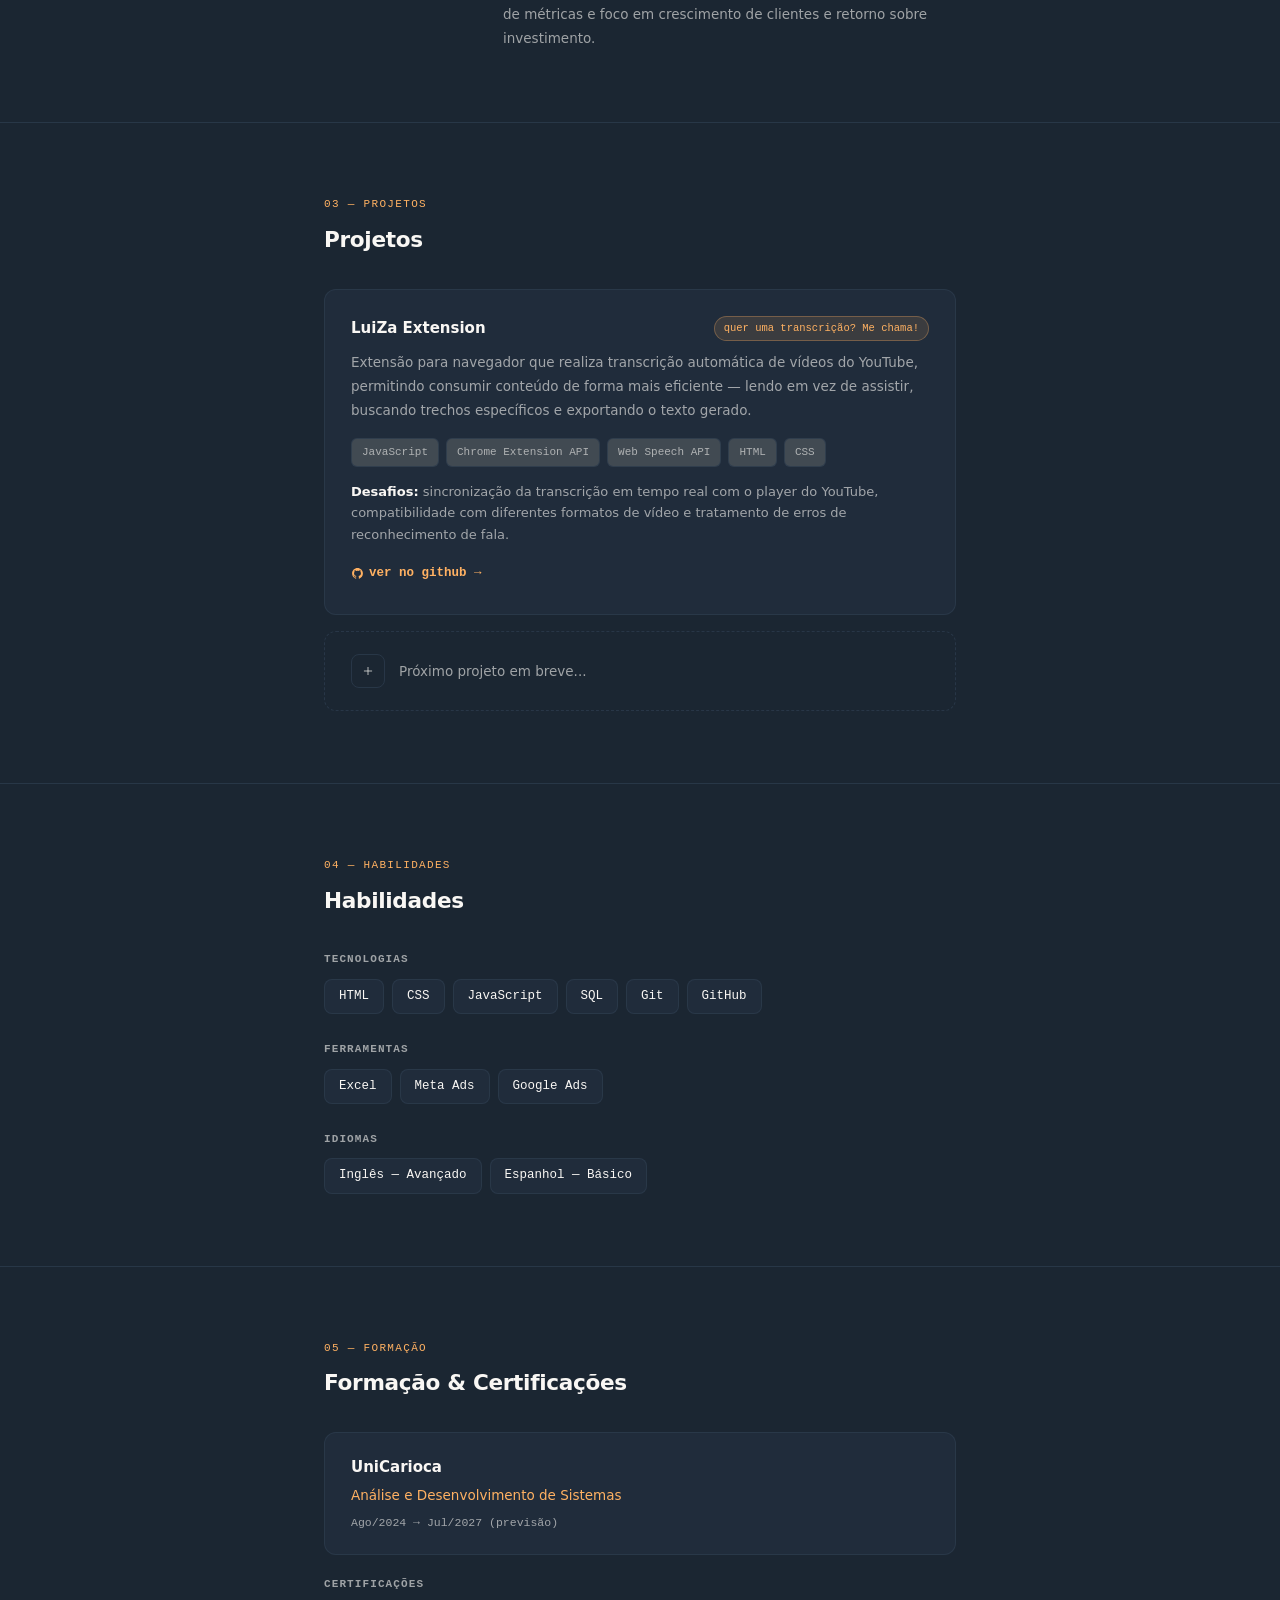
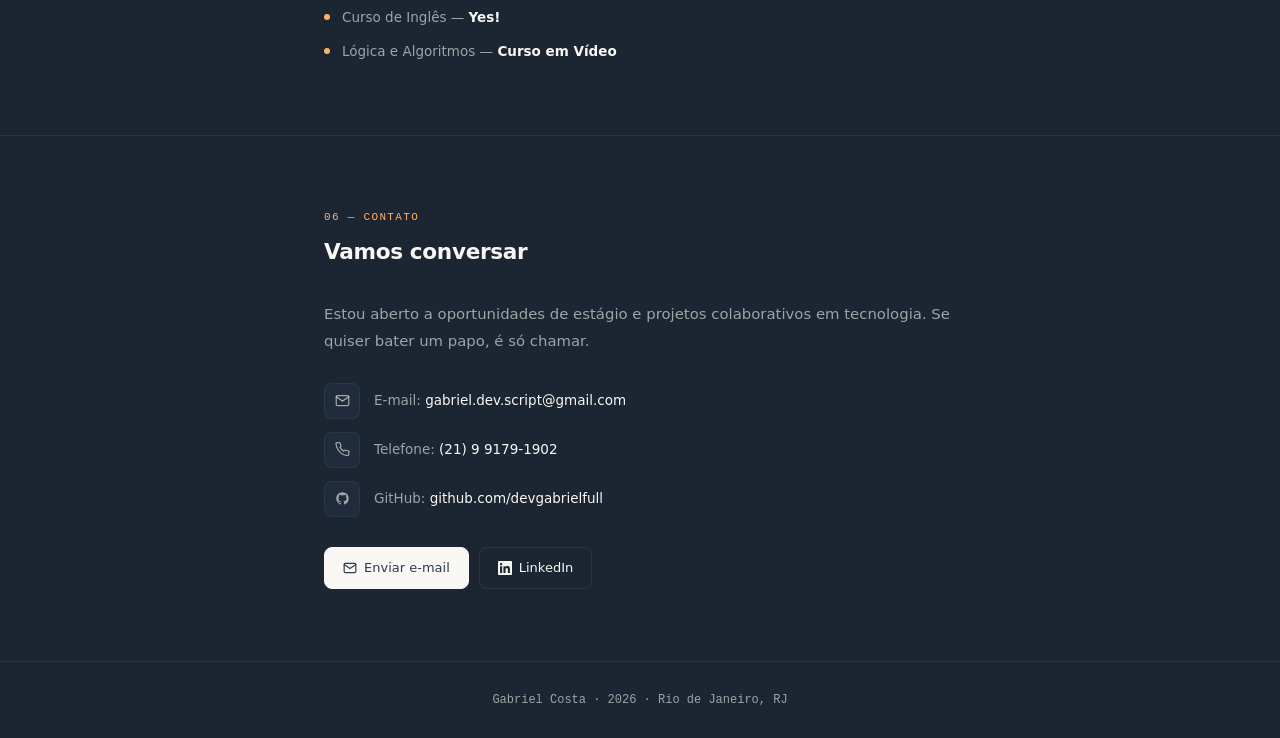
==== commit be9e8862: "Add files via upload" ====
--- a/index.html
+++ b/index.html
@@ -129,7 +129,7 @@
         <div class="proj-card">
           <div class="proj-head">
             <p class="proj-name">LuiZa Extension</p>
-            <span class="proj-badge">me chame no linkedin caso queira ver melhor</span>
+            <span class="proj-badge">quer uma transcrição? Me chama!</span>
           </div>
           <p class="proj-desc">
             Extensão para navegador que realiza transcrição automática de vídeos do YouTube,
--- a/style.css
+++ b/style.css
@@ -1,4 +1,3 @@
-style
       :root {
       /* Paleta original */
       --palladian:       #f9f7f4;
@@ -251,35 +250,26 @@
 
     .tl-item {
       display: grid;
-      grid-template-columns: 110px 1fr;
+      grid-template-columns: 130px 1fr;
       gap: 0 24px;
       position: relative;
       padding-bottom: 38px;
     }
     .tl-item:last-child { padding-bottom: 0; }
-    .tl-item:not(:last-child)::before {
-      content: '';
-      position: absolute;
-      left: 110px;
-      top: 20px;
-      bottom: 0;
-      width: 1px;
-      background: var(--border);
-      transform: translateX(-50%);
-    }
+    
 
     .tl-date {
       font-family: var(--font-mono);
-      font-size: 11px;
+      font-size: 15px;
       color: var(--muted);
       text-align: right;
-      padding-top: 3px;
+      padding-top: 15px;
       line-height: 1.6;
     }
 
     .tl-dot {
       position: absolute;
-      left: 130px;
+      left: 140px;
       top: 6px;
       width: 8px;
       height: 8px;
@@ -289,7 +279,7 @@
       box-shadow: 0 0 0 3px rgba(255,177,98,.2);
     }
 
-    .tl-body { padding-left: 18px; }
+    .tl-body { padding-left: 25px; }
 
     .tl-role {
       font-size: 14.5px;
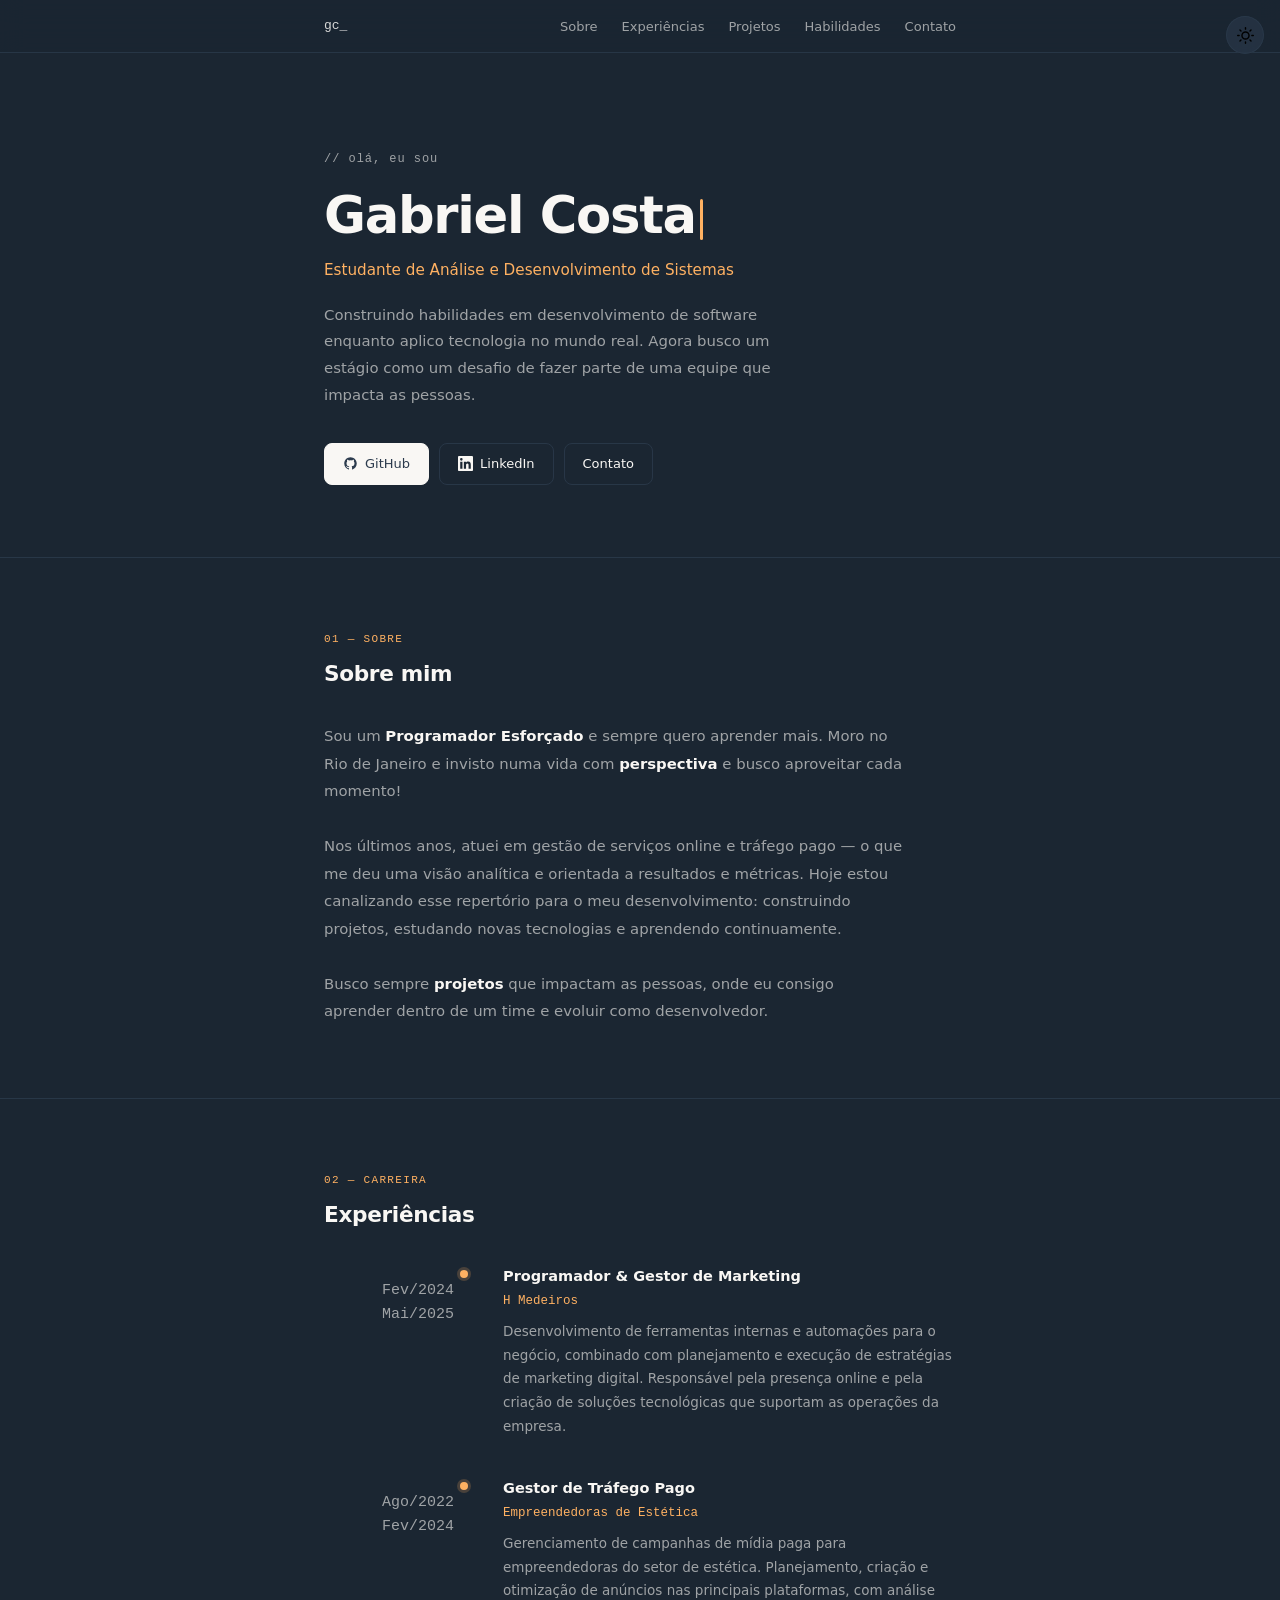
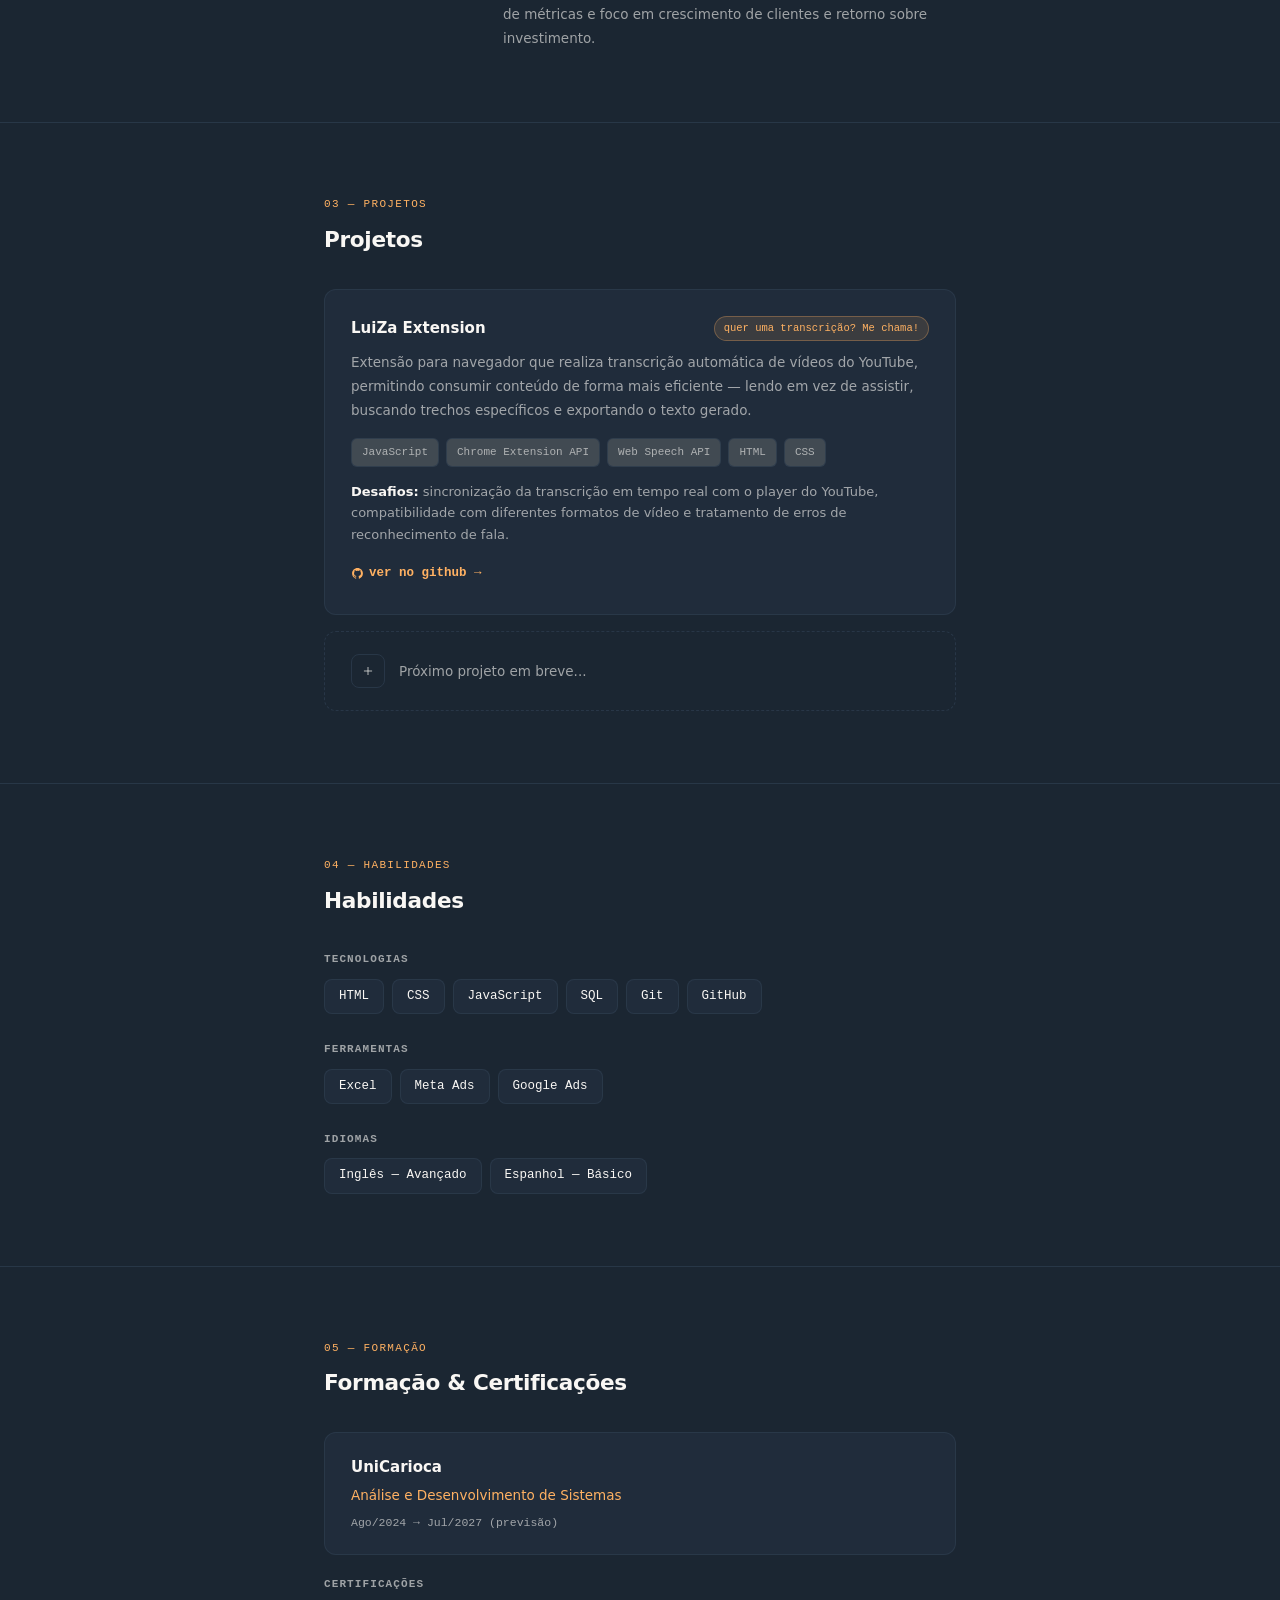
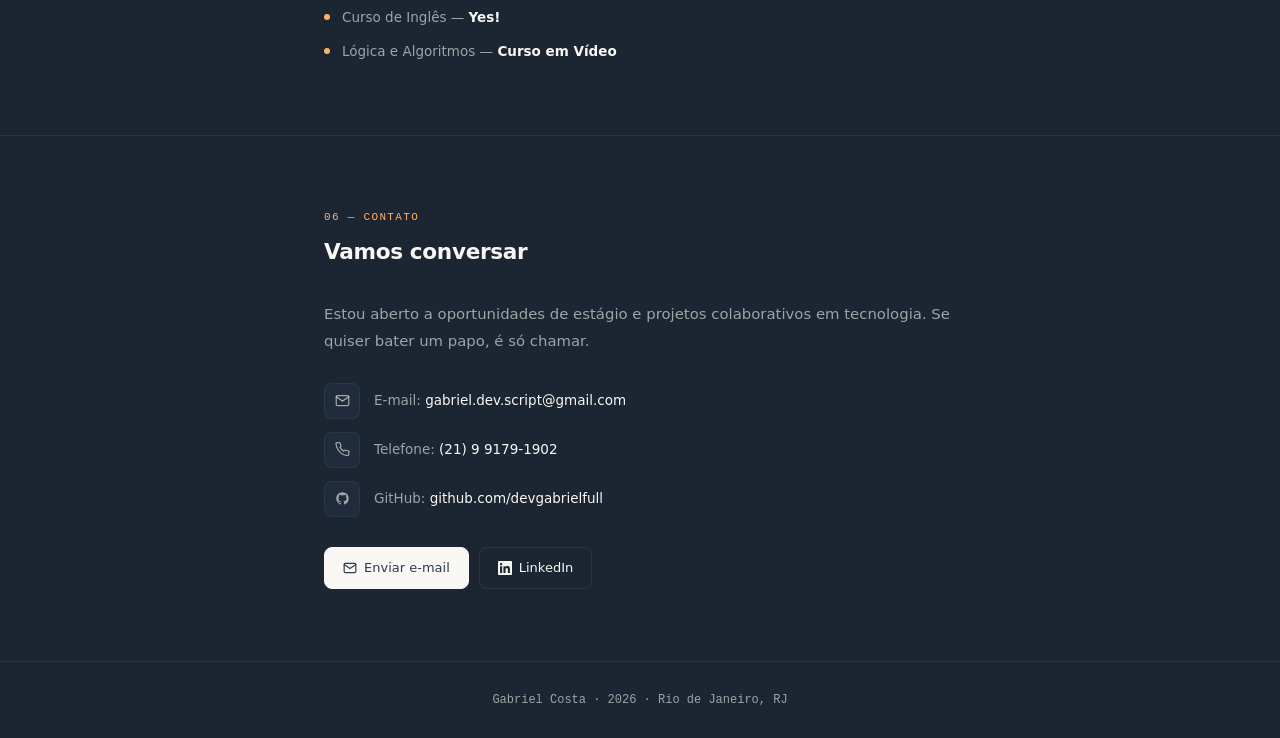
==== commit 0de60e64: "Update index.html" ====
--- a/index.html
+++ b/index.html
@@ -52,7 +52,7 @@
       <p class="hero-role">Estudante de Análise e Desenvolvimento de Sistemas</p>
       <p class="hero-desc">
         Construindo habilidades em desenvolvimento de software enquanto aplico tecnologia no mundo real.
-        Busco minha primeira oportunidade de estágio para crescer dentro de um time de tecnologia.
+        Agora busco um estágio como um desafio de fazer parte de uma equipe que impacta as pessoas.
       </p>
       <div class="hero-btns">
         <a class="btn btn-solid" href="https://github.com/" target="_blank" rel="noopener noreferrer">
@@ -75,8 +75,7 @@
       <h2 class="sec-title">Sobre mim</h2>
       <p class="about-body">
         Sou um <strong>Programador Esforçado</strong> e sempre quero aprender mais.
-        Moro no Rio de Janeiro e gosto muito de correr na Lagoa e Alto da Boa Vista.
-        Invisto numa vida com <strong>perspectiva</strong> e busco aproveitar cada momento!
+        Moro no Rio de Janeiro e invisto numa vida com <strong>perspectiva</strong> e busco aproveitar cada momento!
         <br /><br />
         Nos últimos anos, atuei em gestão de serviços online e tráfego pago —
         o que me deu uma visão analítica e orientada a resultados e métricas. Hoje estou canalizando
